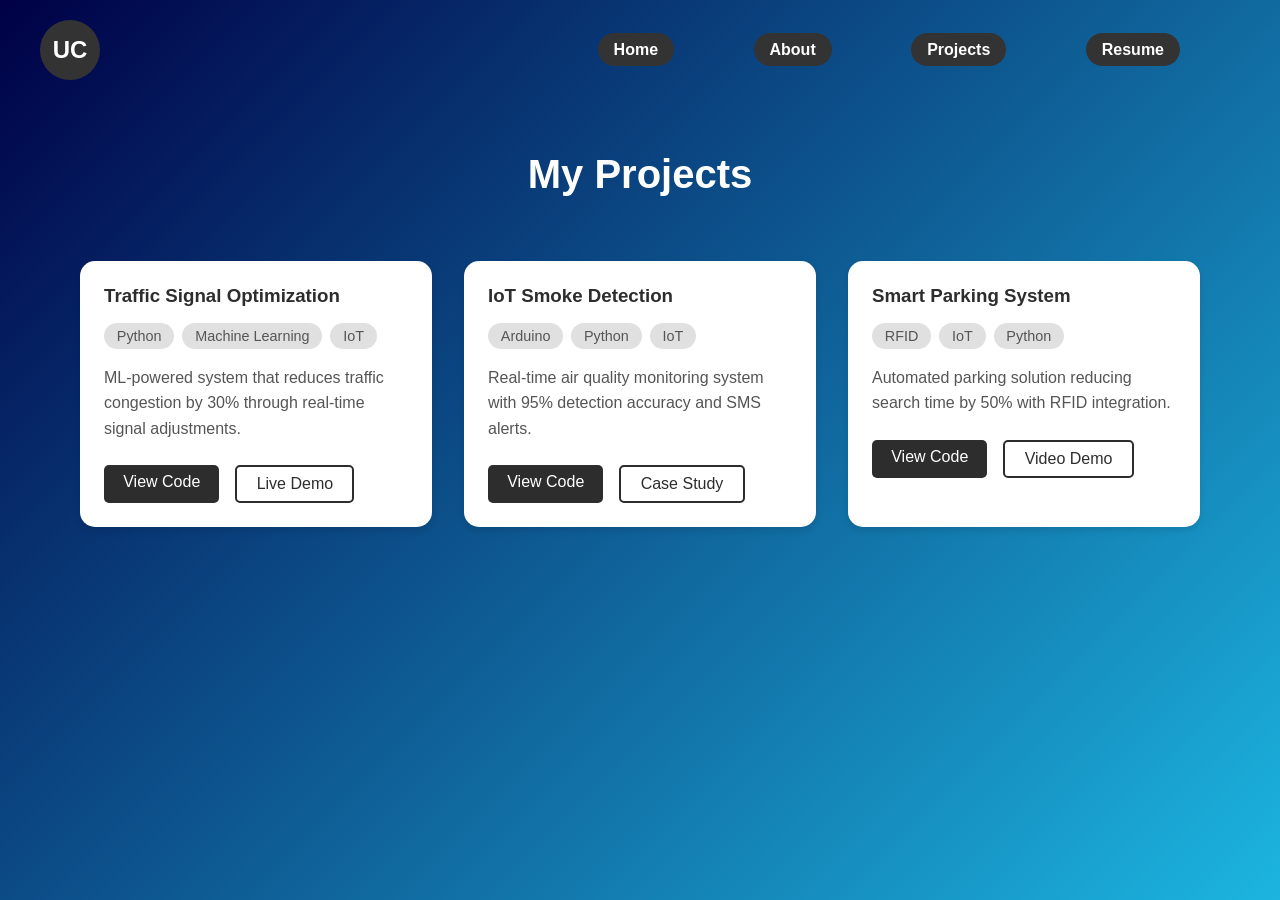
==== projects.html @ 8ef953c8 "Add files via upload" ====
<!-- projects.html -->
<!DOCTYPE html>
<html lang="en">
<head>
    <meta charset="UTF-8">
    <meta name="viewport" content="width=device-width, initial-scale=1.0">
    <title>Projects | Uttam Choudhary</title>
    <link rel="stylesheet" href="styles3.css">
</head>
<body>
    <header>
        <div class="logo">UC</div>
        <nav>
            <a href="home.html">Home</a>
            <a href="about.html">About</a>
            <a href="projects.html" class="active">Projects</a>
            <a href="My Resume.pdf" class="resume-button">Resume</a>
        </nav>
    </header>

    <main>
        <section class="projects-section">
            <h2 class="section-title">My Projects</h2>
            
            <div class="projects-grid">
                <!-- Project 1 -->
                <div class="project-card">
                    <div class="project-content">
                        <h3>Traffic Signal Optimization</h3>
                        <div class="tech-tags">
                            <span>Python</span>
                            <span>Machine Learning</span>
                            <span>IoT</span>
                        </div>
                        <p class="project-description">
                            ML-powered system that reduces traffic congestion by 30% through real-time signal adjustments.
                        </p>
                        <div class="project-links">
                            <a href="#" class="github-link">View Code</a>
                            <a href="#" class="demo-link">Live Demo</a>
                        </div>
                    </div>
                </div>

                <!-- Project 2 -->
                <div class="project-card">
                    <div class="project-content">
                        <h3>IoT Smoke Detection</h3>
                        <div class="tech-tags">
                            <span>Arduino</span>
                            <span>Python</span>
                            <span>IoT</span>
                        </div>
                        <p class="project-description">
                            Real-time air quality monitoring system with 95% detection accuracy and SMS alerts.
                        </p>
                        <div class="project-links">
                            <a href="#" class="github-link">View Code</a>
                            <a href="#" class="demo-link">Case Study</a>
                        </div>
                    </div>
                </div>

                <!-- Project 3 -->
                <div class="project-card">
                    <div class="project-content">
                        <h3>Smart Parking System</h3>
                        <div class="tech-tags">
                            <span>RFID</span>
                            <span>IoT</span>
                            <span>Python</span>
                        </div>
                        <p class="project-description">
                            Automated parking solution reducing search time by 50% with RFID integration.
                        </p>
                        <div class="project-links">
                            <a href="#" class="github-link">View Code</a>
                            <a href="#" class="demo-link">Video Demo</a>
                        </div>
                    </div>
                </div>
            </div>
        </section>
    </main>
</body>
</html>
---- styles3.css ----
/* General reset and font */
* {
    margin: 0;
    padding: 0;
    box-sizing: border-box;
    font-family: 'Segoe UI', Tahoma, Geneva, Verdana, sans-serif;
}

/* Body styling */
body {
    background: linear-gradient(135deg, #000046 0%, #1cb5e0 100%);
    /* Removed flex properties here as they are not needed for overall page layout with static header */
    min-height: 100vh; /* Ensures body takes full viewport height */
    color: #ffffff;
    display: flex; /* Keep flexbox on body to arrange header and main vertically */
    flex-direction: column; /* Stack header and main vertically */
    align-items: center; /* Center content horizontally if needed */
}

/* Header styling */
header {
    /* REMOVE: position: absolute; */
    /* REMOVE: top: 20px; */
    width: 100%;
    display: flex;
    justify-content: space-between;
    align-items: center;
    padding: 20px 40px; /* Adjust padding as needed for vertical space */
    z-index: 100; /* Keep if you have other overlapping elements */
}

.logo {
    font-size: 24px;
    font-weight: bold;
    background: #333;
    color: #fff;
    padding: 20px;
    border-radius: 50%;
    width: 60px;
    height: 60px;
    display: flex;
    justify-content: center;
    align-items: center;
    transition: transform 0.5s ease;
    cursor: pointer;
}

.logo:hover {
    transform: scale(1.1);
    background: #fff;
    color: black;
}

nav a {
    margin: 0 15px;
    text-decoration: none;
    color: #ffffff;
    font-weight: bold;
    transition: color 0.3s ease;
    margin-right: 60px;
    padding: 8px 16px;
    border-radius: 20px;
    background: #333;
}

nav a:hover {
    color: #333;
    background: rgb(255, 255, 255);
    padding: 8px 16px;
    border-radius: 20px;
}

.resume-button {
    background: #333;
    color: #fff;
    padding: 8px 16px;
    border: none;
    border-radius: 20px;
    cursor: pointer;
    font-weight: bold;
    text-decoration: none;
    transition: transform 0.5s ease;
    cursor: pointer;
}

.resume-button:hover {
    transform: scale(1.1);
    background: #ffffff;
    color: black;
}

/* Main content area */
main {
    flex-grow: 1; /* Allow main to take up remaining vertical space */
    width: 100%; /* Ensure main takes full width */
    padding-top: 20px; /* Add some padding to separate from header, adjust as needed */
}

.container { /* This class is not used in your HTML, consider removing or using it */
    display: flex;
    flex-direction: space-between; /* This should be 'justify-content' and 'space-between' is a value for it */
    align-items: center;
    margin: 80px 50px;
    padding: 20px;
    max-width: 2000px;
    gap: 80px;
}

.projects-section {
    /* Removed margin-top: 3.6rem; as it's not needed if header is in flow */
    max-width: 1200px;
    margin: 2rem auto; /* Adjust top margin as needed, 2rem is a good start */
    padding: 0 1.5rem;
}

.section-title {
    font-size: 2.5rem;
    text-align: center;
    margin-bottom: 3rem;
    color: #ffffff; /* Changed to white as per background gradient */
}

.projects-grid {
    display: grid;
    grid-template-columns: repeat(auto-fit, minmax(300px, 1fr));
    gap: 2rem;
    padding: 1rem;
}

.project-card {
    background: #fff;
    border-radius: 15px;
    padding: 1.5rem;
    box-shadow: 0 4px 6px rgba(0, 0, 0, 0.1);
    transition: transform 0.3s ease;
    color: #333; /* Ensure text inside card is visible against white background */
}

.project-card h3 {
    color: #2d2d2d; /* Make project titles dark */
}

.project-card:hover {
    transform: translateY(-5px);
}

.tech-tags {
    margin: 1rem 0;
    display: flex;
    flex-wrap: wrap;
    gap: 0.5rem;
}

.tech-tags span {
    background: #e0e0e0; /* Slightly lighter tag background */
    padding: 0.3rem 0.8rem;
    border-radius: 20px;
    font-size: 0.9rem;
    color: #555; /* Darker tag text */
}

.project-description {
    color: #555;
    line-height: 1.6;
    margin: 1rem 0;
}

.project-links {
    display: flex;
    gap: 1rem;
    margin-top: 1.5rem;
}

.github-link, .demo-link {
    padding: 0.5rem 1.2rem;
    border-radius: 5px;
    text-decoration: none;
    font-weight: 500;
    transition: all 0.3s ease;
}

.github-link {
    background: #2d2d2d;
    color: white;
}

.github-link:hover {
    background: #404040;
}

.demo-link {
    border: 2px solid #2d2d2d;
    color: #2d2d2d;
}

.demo-link:hover {
    background: #2d2d2d;
    color: white;
}

/* Mobile Responsive */
@media (max-width: 768px) {
    header {
        flex-direction: column; /* Stack logo and nav vertically */
        padding: 15px 20px;
    }
    nav {
        margin-top: 15px; /* Add space between logo and nav */
    }
    nav a {
        margin: 5px 10px; /* Adjust spacing for smaller screens */
        margin-right: 0; /* Remove extra right margin */
    }
    .projects-grid {
        grid-template-columns: 1fr;
    }
    .section-title {
        font-size: 2rem;
    }
}
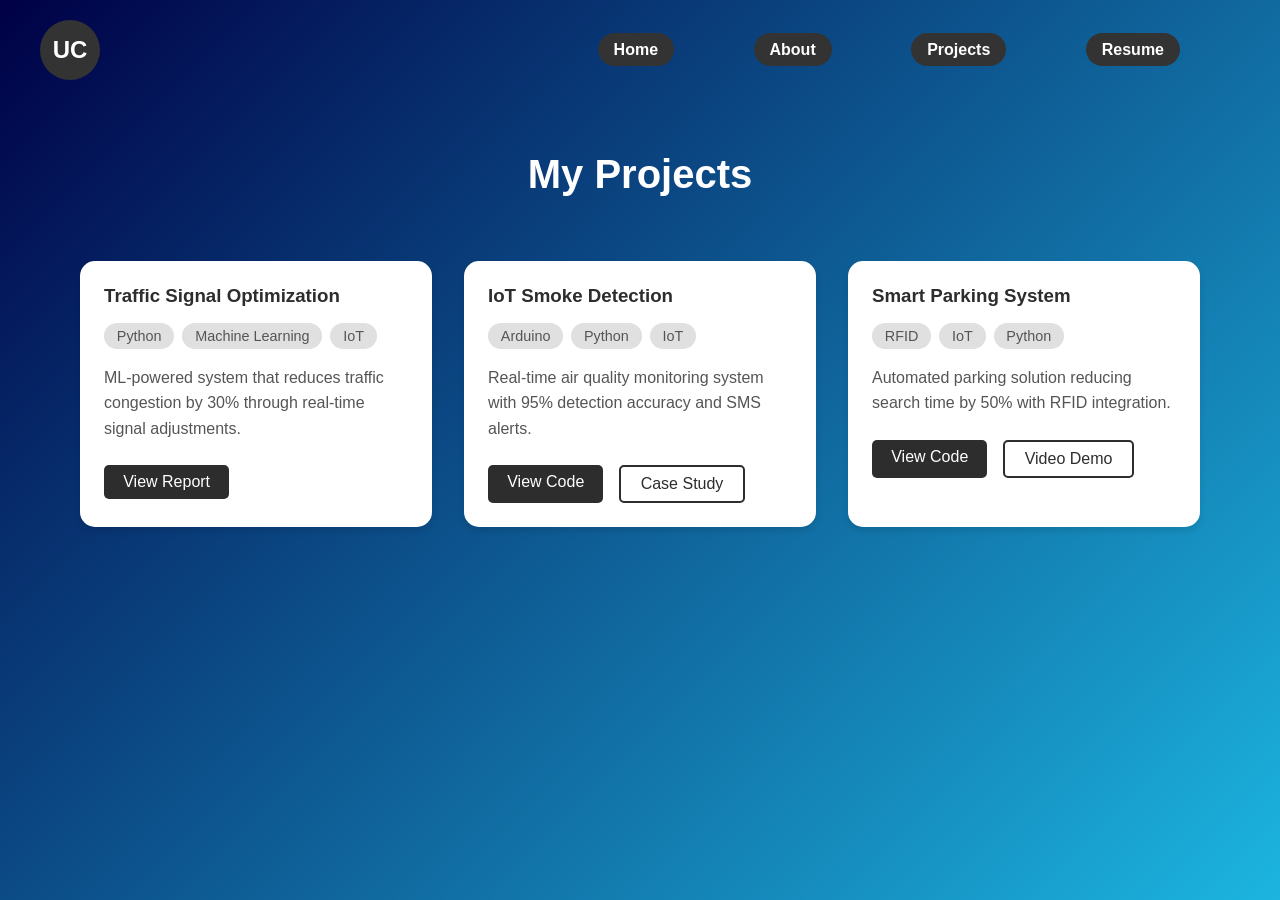
==== commit 3603a4a2: "Update projects.html" ====
--- a/projects.html
+++ b/projects.html
@@ -36,8 +36,7 @@
                             ML-powered system that reduces traffic congestion by 30% through real-time signal adjustments.
                         </p>
                         <div class="project-links">
-                            <a href="#" class="github-link">View Code</a>
-                            <a href="#" class="demo-link">Live Demo</a>
+                            <a href="#" class="github-link">View Report</a>
                         </div>
                     </div>
                 </div>
@@ -83,4 +82,4 @@
         </section>
     </main>
 </body>
-</html>+</html>
